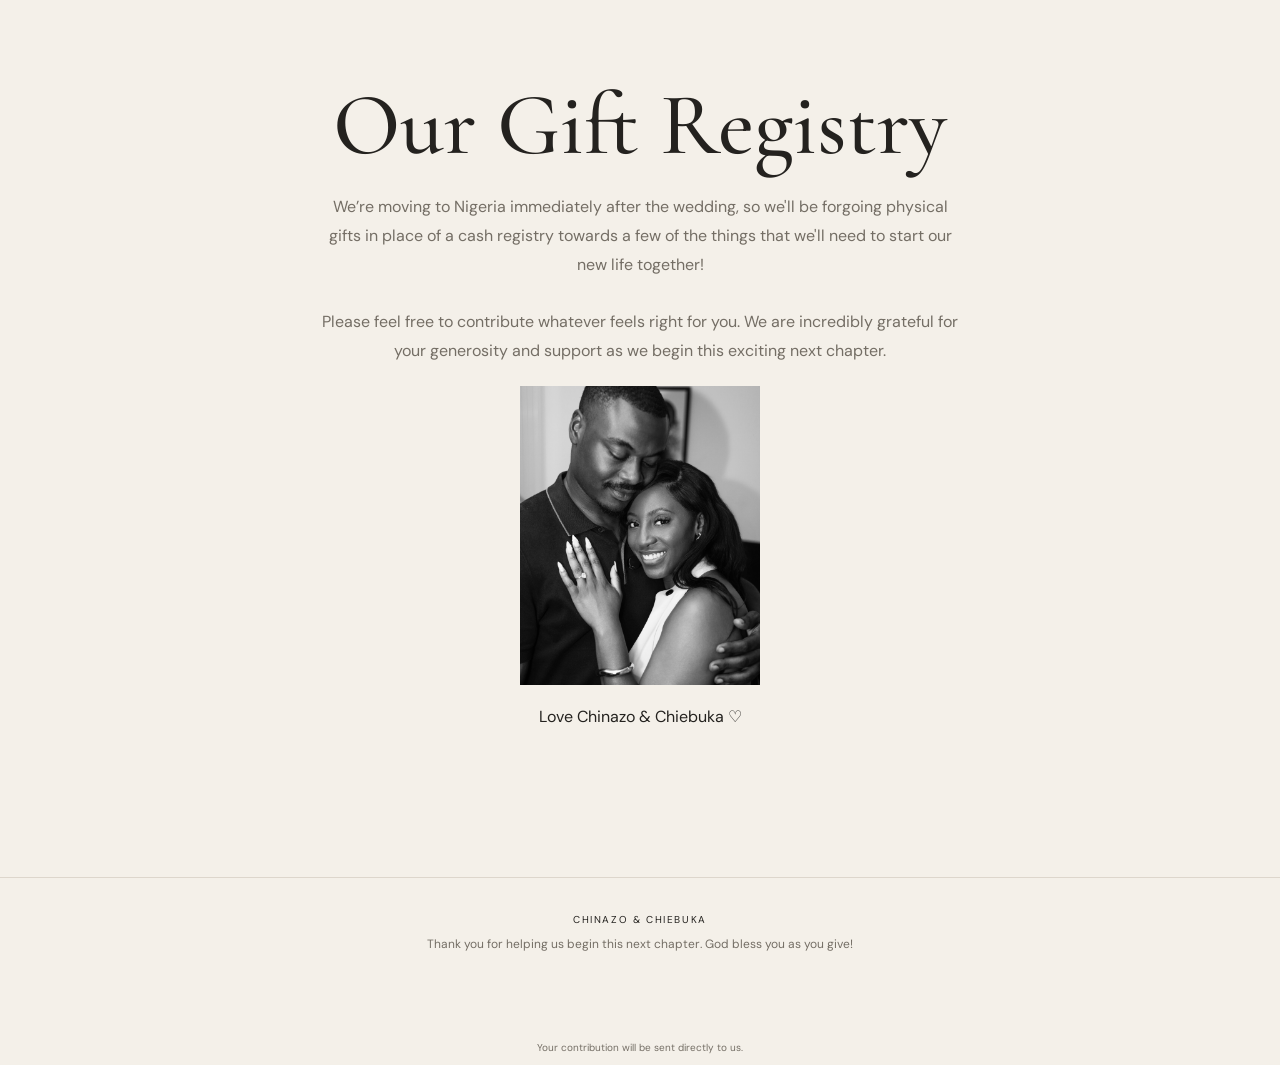
==== index.html @ 1b03846d "only pay by card remaining" ====
<!doctype html>
<html lang="en">
<script src="https://www.paypal.com/sdk/js?client-id=BAApCG5aUosLPvrOluP8S60WclKMbt3nXRqc5WOx3HyrOm88it3y6K4o2Co__RzFSHx15pcgM3TUfOJBws&components=hosted-buttons&disable-funding=venmo&currency=GBP"></script>
<head>
  <meta charset="utf-8">
  <meta name="viewport" content="width=device-width, initial-scale=1">
  <meta name="theme-color" content="#f4f0e9">
  <title>Chinazo & Chiebuka | Gift Registry</title>
  <link rel="preconnect" href="https://fonts.googleapis.com">
  <link rel="preconnect" href="https://fonts.gstatic.com" crossorigin>
  <link href="https://fonts.googleapis.com/css2?family=Cormorant+Garamond:wght@400;500;600&family=DM+Sans:wght@400;500;600&display=swap" rel="stylesheet">
  <link rel="stylesheet" href="style.css">
</head>
<body>
  <header class="hero">
    <h1>Our Gift Registry</h1>
    <p class="intro">
      We’re moving to Nigeria immediately after the wedding, so we'll be forgoing physical gifts in place of a cash registry towards a few of the things that we'll need to start our new life together!
<br>
<br>
Please feel free to contribute whatever feels right for you. We are  incredibly grateful for your generosity and support as we begin this exciting next chapter.
</header>

<main>
  <div class="registry-photo">
  <img src="images/us.jpg" alt="Us">
  <br>
  <span>Love Chinazo & Chiebuka ♡</span>
</div>

  <section class="registry-grid" id="registry"></section>

</main>


  <footer>
    <div>CHINAZO & CHIEBUKA</div>
    <p>Thank you for helping us begin this next chapter. God bless you as you give!</p>
  </footer>

  <div class="modal-backdrop" id="modalBackdrop" aria-hidden="true">
    <section class="modal" role="dialog" aria-modal="true" aria-labelledby="modalTitle">
      <button class="close" id="closeModal" aria-label="Close">×</button>
      <div class="modal-icon" id="modalIcon"></div>
      <h2 id="modalTitle"></h2>

      <div class="goal-row">
        <span style="font-size: 17px;">Total goal</span><strong id="modalGoal" style="font-size: 17px;"></strong>
      </div>

      <label for="amount">How much would you like to contribute?</label>
      <div class="amount-wrap">
        <span>£</span>
        <input id="amount" inputmode="decimal" type="number" min="1" step="1" placeholder="100">
      </div>

      <div class="quick-amounts">
        <button data-amount="100">£100</button>
        <button data-amount="250">£250</button>
        <button data-amount="500">£500</button>
        <button data-amount="1000">£1000</button>
      </div>
      <span style="font-size: 14px;">Feel free to input a custom amount</span>
<br>
<br>

      <div class="payment-options">
        <button class="payment bank" id="bankBtn">
          <span>Pay by bank transfer</span><small>View bank details</small>
        </button>

        <div class="bank-details" id="bankDetails">
        <h3>Bank Transfer Details</h3>
        <dl>
          <div><dt>Account name</dt><dd data-bank="name">CHINAZO ONWUTA</dd></div>
          <div><dt>Sort code</dt><dd data-bank="sort">09-01-27</dd></div>
          <div><dt>Account number</dt><dd data-bank="account">84465564</dd></div>
          <div><dt>Reference</dt><dd id="bankReference">GIFT</dd></div>
          <div><dt>Amount</dt><dd id="bankAmount">£100</dd></div>
        </dl>
        <button class="copy-btn" id="copyBank">Copy bank details</button>
      </div>

      <button class= "payment link" id="paylinkBtn">
        <span>Pay with payment link</span><small>Secure payment via payment links</small>
        </button>
        
       <div class="bank-details" id="paymentLink">
        <h3 style="font-size: 24px;">Payment Links</h3>
        <div class="payment-amount">
  <small>Send your chosen amount of <strong id="paymentAmount">£100</strong> via secure payment links</small>
</div>
        <a class="payment-link-btn" href="https://paypal.me/chinazox" target="_blank" rel="noopener">
    <small>Pay via Paypal</small>
  </a>

  <a class="payment-link-btn" href="https://pay.lloydsbank.co.uk/pay/?a=C0nwu-8QG9SV" target="_blank" rel="noopener">
    <small>Pay via Lloyds Bank</small>
  </a>
</div>


<button class="payment" id="cardBtn">
  <span>Pay by card</span><small>Card processing fees may apply*</small>
</div>

<div class="bank-details" id="cardPayment">
  <h3>Pay by card</h3>

  <div class="payment-amount">
    <strong id="cardAmount">£100</strong>
  </div>

  <div id="paypal-container-J99ZJFK67ZYRQ"></div>
</div>
        
      </div>

      <p class="small-note">
        Your contribution will be sent directly to us.
      </p>
    </section>
  </div>

  <script src="script.js"></script>
</body>
</html>
---- style.css ----
* { box-sizing: border-box; }
:root {
  --paper: #f4f0e9;
  --card: #fffdfa;
  --ink: #24221f;
  --muted: #746e65;
  --line: #ddd6cc;
  --accent: #9b8c72;
}
html { scroll-behavior: smooth; }
body {
  margin: 0;
  background: var(--paper);
  color: var(--ink);
  font-family: "DM Sans", sans-serif;
}
.hero {
  max-width: 850px;
  margin: 0 auto;
  padding: 86px 24px 20px;
  text-align: center;
}
.eyebrow {
  letter-spacing: .24em;
  font-size: 11px;
  font-weight: 600;
  margin-bottom: 24px;
}
h1, h2, h3 {
  font-family: "Cormorant Garamond", serif;
  font-weight: 500;
}
h1 {
  font-size: clamp(52px, 8vw, 88px);
  line-height: .9;
  margin: 0 0 28px;
}
.intro {
  max-width: 650px;
  margin: auto;
  font-size: 16px;
  line-height: 1.8;
  color: var(--muted);
}
.subintro {
  margin-top: 14px;
  color: var(--ink);
  font-size: 13px;
}
main { max-width: 1180px; margin: 0 auto; padding: 0 24px 90px; }
.registry-grid {
  display: grid;
  grid-template-columns: repeat(3, minmax(0, 1fr));
  gap: 18px;
}
.card {
  background: var(--card);
  border: 1px solid rgba(36,34,31,.06);
  padding: 14px;
  cursor: pointer;
  transition: transform .2s ease, box-shadow .2s ease;
}
.card:hover { transform: translateY(-4px); box-shadow: 0 18px 40px rgba(36,34,31,.09); }
.card-image {
  aspect-ratio: 1 / 1;
  overflow: hidden;
  background: #f1ede6;
}

.card-image img {
  width: 100%;
  height: 100%;
  object-fit: contain;
  display: block;
}
.card:nth-child(3n+2) .card-image { background: linear-gradient(135deg, #e4ddd4, #cfc7bc); }
.card:nth-child(3n) .card-image { background: linear-gradient(135deg, #ddd6cc, #eee8df); }
.card-body { padding: 20px 7px 10px; }
.card-kicker {
  color: var(--muted);
  text-transform: uppercase;
  letter-spacing: .14em;
  font-size: 9px;
  font-weight: 600;
}
.card h3 {
  margin: 8px 0 16px;
  font-size: 29px;
  font-weight: 600;
  line-height: 1;
}
.card:nth-child(2) h3 {
  font-size: 26px;
}
.goal {
  display: flex;
  justify-content: space-between;
  align-items: baseline;
  gap: 10px;
  color: var(--muted);
  font-size: 15px;
}
.goal strong { color: var(--ink); font-size: 17px; font-weight: 600; }
.contribute-link {
  margin-top: 18px;
  padding-top: 13px;
  border-top: 1px solid var(--line);
  display: flex;
  justify-content: space-between;
  align-items: center;
  color: var(--ink);
  font-size: 15px;
  font-weight: 600;
}
.contribute-link span:last-child { font-size: 17px; }
footer {
  text-align:center;
  padding: 35px 20px 70px;
  border-top: 1px solid var(--line);
  font-size: 10px;
  letter-spacing:.16em;
}
footer p { letter-spacing:0; color:var(--muted); font-size:12px; margin:10px 0 0; }

.modal-backdrop {
  position: fixed; inset: 0; background: rgba(25,23,20,.55);
  display:none; align-items:center; justify-content:center; padding:18px;
  z-index:10; backdrop-filter: blur(5px);
}
.modal-backdrop.open { display:flex; }
.modal {
  width:min(520px, 100%); max-height:92vh; overflow:auto;
  background:var(--card); padding:38px; position:relative;
  box-shadow:0 30px 80px rgba(0,0,0,.2);
}
.close { position:absolute; right:18px; top:12px; border:0; background:none; font-size:30px; cursor:pointer; color:var(--muted); }
.modal-icon { font-size:36px; margin-bottom:8px; }
.modal-kicker { font-size:9px; letter-spacing:.2em; font-weight:600; color:var(--muted); }
.modal h2 { font-size:46px; line-height:.95; margin:8px 0 12px; }
.goal-row { display:flex; justify-content:space-between; padding:14px 0; border-top:1px solid var(--line); border-bottom:1px solid var(--line); margin:20px 0; font-size:12px; color:var(--muted); }
.goal-row strong { color:var(--ink); }
label { font-size:12px; font-weight:600; display:block; margin-bottom:8px; }
.amount-wrap { display:flex; align-items:center; border:1px solid #bdb5aa; padding:0 14px; height:54px; }
.amount-wrap span { font-family:"Cormorant Garamond",serif; font-size:28px; }
.amount-wrap input { border:0; outline:0; background:transparent; width:100%; font-size:24px; padding-left:8px; font-family:"DM Sans",sans-serif; }
.quick-amounts { display:grid; grid-template-columns:repeat(4,1fr); gap:7px; margin:8px 0 20px; }
.quick-amounts button { border:1px solid var(--line); background:white; padding:9px; cursor:pointer; }
.payment-options { display:grid; gap:9px; }
.payment { border:0; text-align:left; padding:16px 18px; cursor:pointer; background:#e9e3da; color:var(--ink); }
.payment.bank:has(+ .bank-details.open) {
  background: #24221f;
  color: white;
}
.payment.link:has(+ .bank-details.open) {
  background: #24221f;
  color: white;
}
.quick-amounts button.selected {
  background: #24221f;
  color: white;
}
#amount::placeholder {
  color: #c9c8c8;
}
.payment span, .payment small { display:block; }
.payment span { font-weight:600; }
.payment small { margin-top:4px; opacity:.7; font-size:11px; }
.payment.bank { background:#e9e3da; color:var(--ink); }
.payment.card { background:#d8d1c6; color:var(--ink); }
.bank-details { display:none; margin-top:14px; padding:18px; background:#f0ebe4; }
.bank-details.open { display:block; }
.bank-details h3 { margin:0 0 10px; font-size:26px; }
.bank-details p { font-size:11px; color:var(--muted); }
dl { margin:14px 0; }
dl div { display:flex; justify-content:space-between; gap:20px; padding:8px 0; border-bottom:1px solid #ddd5ca; font-size:11px; }
dt { color:var(--muted); } dd { margin:0; font-weight:600; text-align:right; }
.copy-btn { width:100%; padding:11px; border:1px solid var(--ink); background:transparent; cursor:pointer; }
.small-note { color:var(--muted); font-size:10px; line-height:1.5; margin-top:18px; text-align:center; }
.registry-photo {
  max-width: 240px;
  margin: 0 auto 60px;
}
.payment-link-btn {
  display: block;
  width: 100%;
  padding: 13px 16px;
  margin-top: 10px;
  border: 1px solid var(--ink);
  background: transparent;
  color: var(--ink);
  text-align: center;
  text-decoration: none;
  font-weight: 600;
  cursor: pointer;
  transition: 0.2s ease;
}

.payment-link-btn:hover {
  background: var(--ink);
  color: white;
}

#cardPayment {
  display: none;
}

#cardPayment.open {
  display: block;
}

.registry-photo img {
  width: 100%;
  display: block;
}
.registry-photo span {
  display: block;
  width: max-content;
  margin: 0 auto;
  white-space: nowrap;
}
@media (max-width: 850px) {
  .registry-grid { grid-template-columns:repeat(2, minmax(0,1fr)); }
}
@media (max-width: 560px) {
  .hero { padding-top:58px; }
  h1 { font-size:49px; }
  .registry-grid { grid-template-columns:1fr; }
  .card-image { aspect-ratio:1.35/1; }
  .modal { padding:28px 22px; }
  .modal h2 { font-size:34px; }

.thank-you-page {
  max-width: 900px;
  margin: 0 auto;
  padding: 60px 24px;
  text-align: center;
}

.thank-you-page h1 {
  font-family: "Cormorant Garamond", serif;
  font-size: 52px;
  font-weight: 500;
  margin-bottom: 30px;
}

.thank-you-page img {
  display: block;
  width: 100%;
  max-width: 750px;
  margin: 0 auto 35px;
}

.thank-you-page p {
  max-width: 600px;
  margin: 0 auto 30px;
  font-size: 17px;
  line-height: 1.6;
}

.thank-you-button {
  display: inline-block;
  padding: 13px 28px;
  background: var(--ink);
  color: white;
  text-decoration: none;
  font-weight: 600;
}
.thank-you-page img {
  width: 350px;
  max-width: 90%;
  height: auto;
}
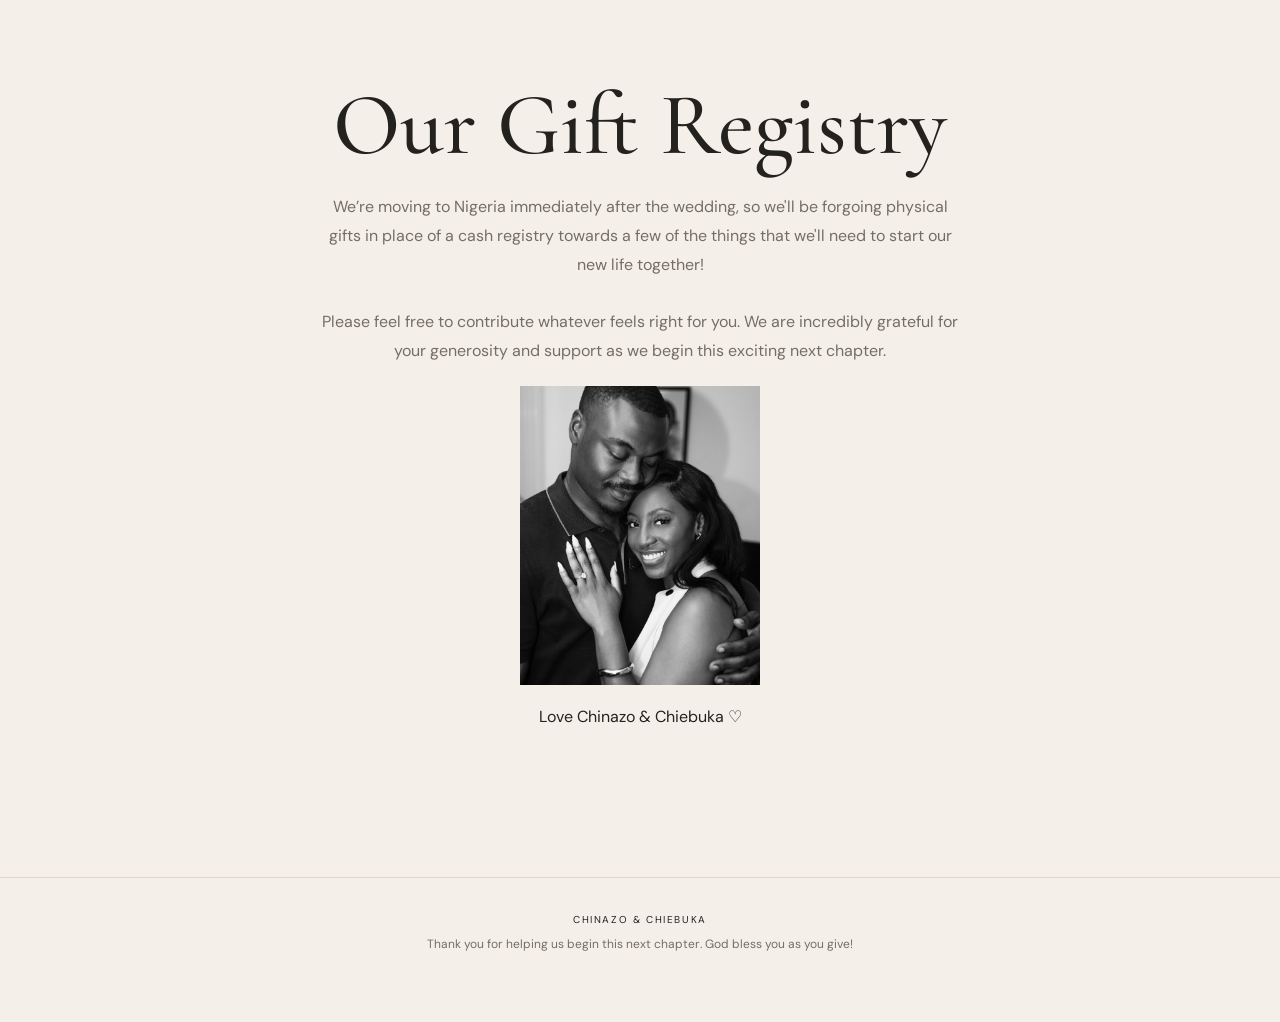
==== commit efa2c561: "Completed" ====
--- a/index.html
+++ b/index.html
@@ -1,7 +1,8 @@
 <!doctype html>
 <html lang="en">
-<script src="https://www.paypal.com/sdk/js?client-id=BAApCG5aUosLPvrOluP8S60WclKMbt3nXRqc5WOx3HyrOm88it3y6K4o2Co__RzFSHx15pcgM3TUfOJBws&components=hosted-buttons&disable-funding=venmo&currency=GBP"></script>
-<head>
+<script 
+src="https://www.paypal.com/sdk/js?client-id=BAApCG5aUosLPvrOluP8S60WclKMbt3nXRqc5WOx3HyrOm88it3y6K4o2Co__RzFSHx15pcgM3TUfOJBws&components=hosted-buttons&disable-funding=venmo&currency=GBP">
+</script>
   <meta charset="utf-8">
   <meta name="viewport" content="width=device-width, initial-scale=1">
   <meta name="theme-color" content="#f4f0e9">
@@ -108,10 +109,10 @@
   <h3>Pay by card</h3>
 
   <div class="payment-amount">
-    <strong id="cardAmount">£100</strong>
-  </div>
+    <small style="font-size: 14px;">Please enter your chosen amount of <strong id="cardAmount">£100</strong> in the box below:</small>
 
   <div id="paypal-container-J99ZJFK67ZYRQ"></div>
+  
 </div>
         
       </div>
--- a/style.css
+++ b/style.css
@@ -218,6 +218,49 @@
   margin: 0 auto;
   white-space: nowrap;
 }
+
+.thank-you-page {
+  max-width: 900px;
+  margin: 0 auto;
+  padding: 60px 24px;
+  text-align: center;
+}
+
+.thank-you-page h1 {
+  font-family: "Cormorant Garamond", serif;
+  font-size: 52px;
+  font-weight: 500;
+  margin-bottom: 30px;
+}
+
+.thank-you-page img {
+  display: block;
+  width: 100%;
+  max-width: 750px;
+  margin: 0 auto 35px;
+}
+
+.thank-you-page p {
+  max-width: 600px;
+  margin: 0 auto 30px;
+  font-size: 17px;
+  line-height: 1.6;
+}
+
+.thank-you-button {
+  display: inline-block;
+  padding: 13px 28px;
+  background: var(--ink);
+  color: white;
+  text-decoration: none;
+  font-weight: 600;
+}
+.thank-you-page img {
+  width: 350px;
+  max-width: 90%;
+  height: auto;
+}
+
 @media (max-width: 850px) {
   .registry-grid { grid-template-columns:repeat(2, minmax(0,1fr)); }
 }
@@ -228,45 +271,4 @@
   .card-image { aspect-ratio:1.35/1; }
   .modal { padding:28px 22px; }
   .modal h2 { font-size:34px; }
-
-.thank-you-page {
-  max-width: 900px;
-  margin: 0 auto;
-  padding: 60px 24px;
-  text-align: center;
-}
-
-.thank-you-page h1 {
-  font-family: "Cormorant Garamond", serif;
-  font-size: 52px;
-  font-weight: 500;
-  margin-bottom: 30px;
-}
-
-.thank-you-page img {
-  display: block;
-  width: 100%;
-  max-width: 750px;
-  margin: 0 auto 35px;
-}
-
-.thank-you-page p {
-  max-width: 600px;
-  margin: 0 auto 30px;
-  font-size: 17px;
-  line-height: 1.6;
-}
-
-.thank-you-button {
-  display: inline-block;
-  padding: 13px 28px;
-  background: var(--ink);
-  color: white;
-  text-decoration: none;
-  font-weight: 600;
-}
-.thank-you-page img {
-  width: 350px;
-  max-width: 90%;
-  height: auto;
 }
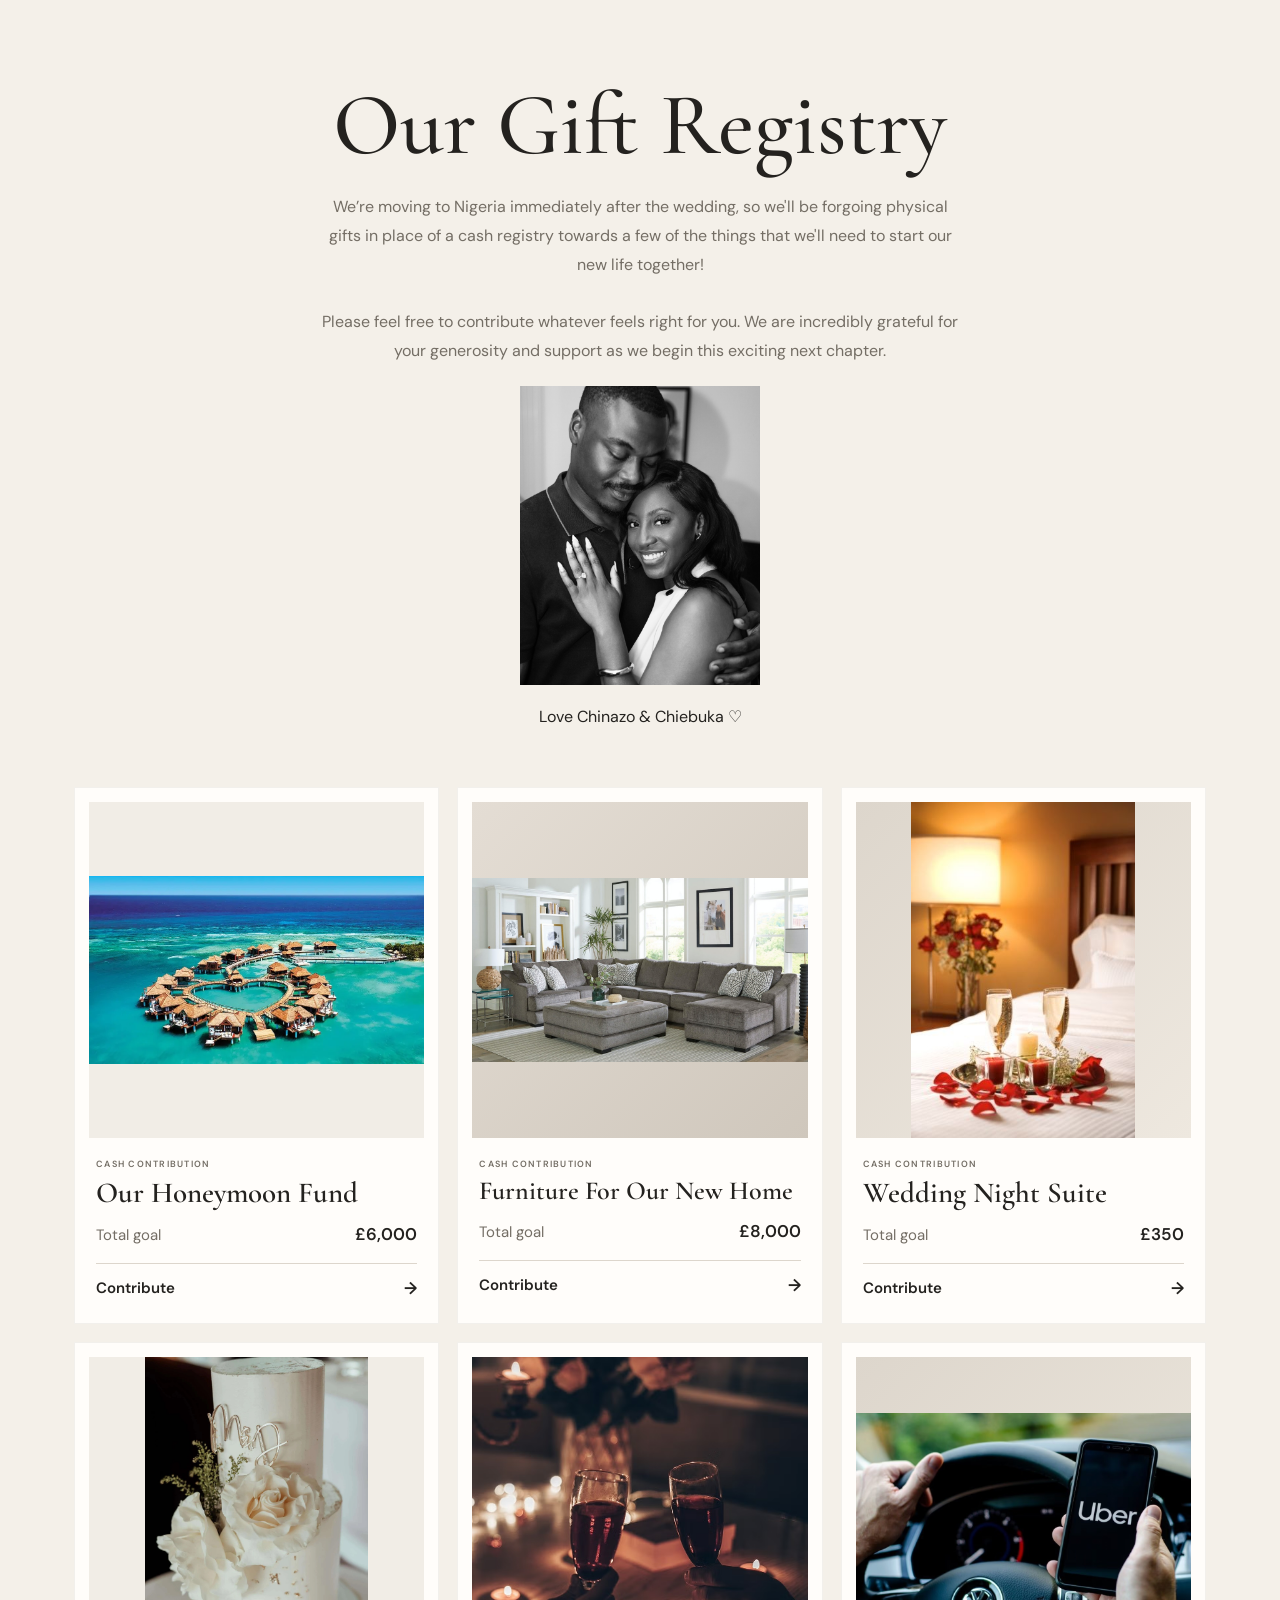
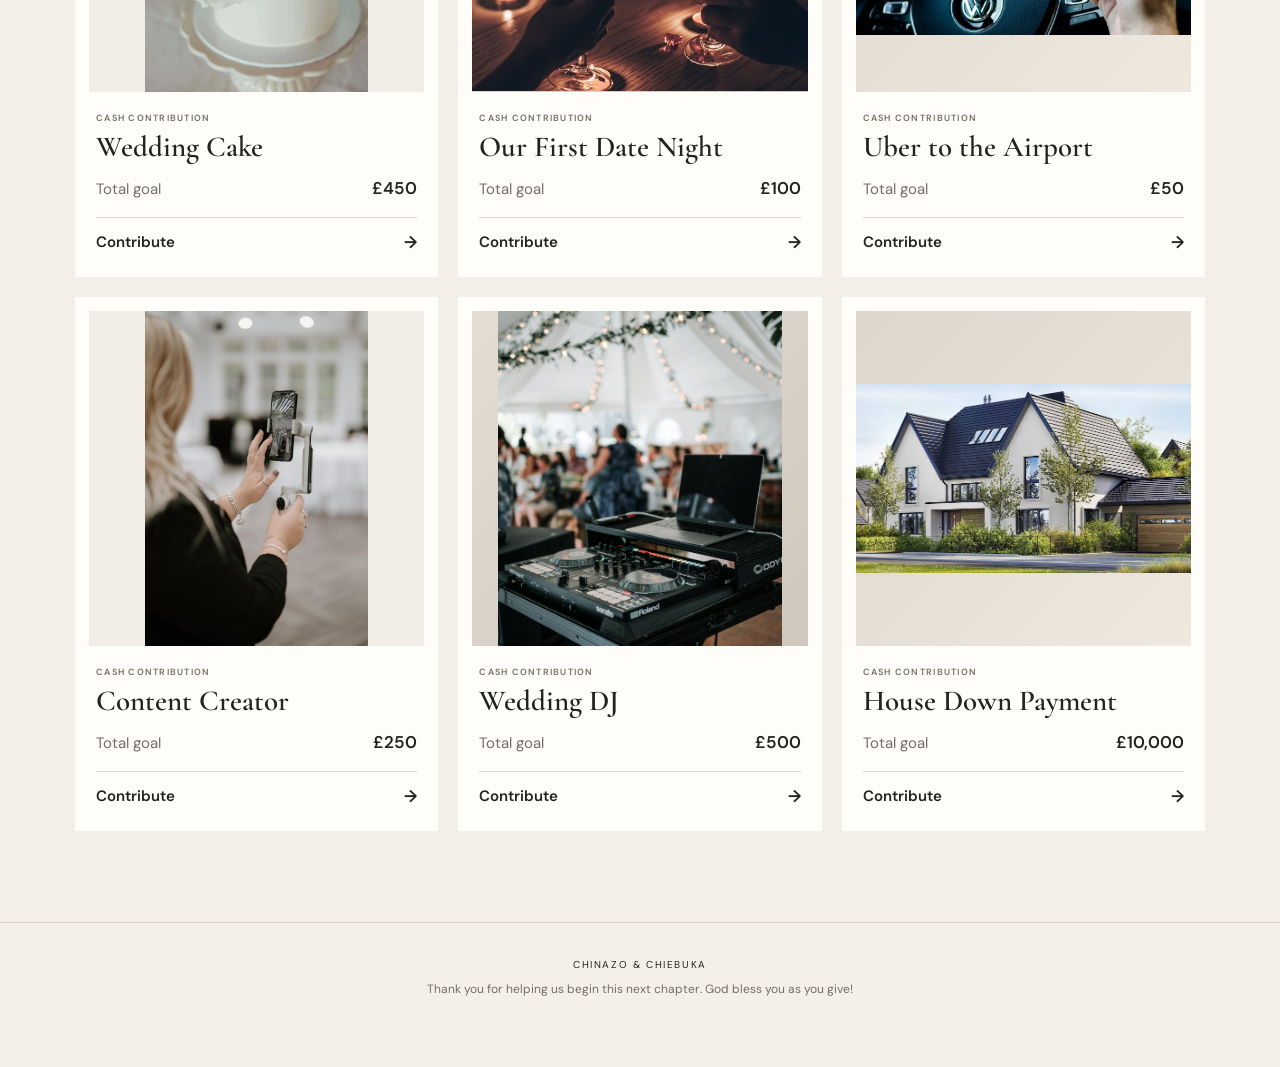
==== commit be03a586: "Paypal feature removed entirely" ====
--- a/index.html
+++ b/index.html
@@ -71,38 +71,53 @@
         </button>
 
         <div class="bank-details" id="bankDetails">
-        <h3>Bank Transfer Details</h3>
-        <dl>
-          <div><dt>Account name</dt><dd data-bank="name">CHINAZO ONWUTA</dd></div>
-          <div><dt>Sort code</dt><dd data-bank="sort">09-01-27</dd></div>
-          <div><dt>Account number</dt><dd data-bank="account">84465564</dd></div>
+        <h3>Bank Transfer Details</h3><br>
+       
+        <div class="bank-switch">
+          <button type="button" id="ukBankBtn" class="active" style="display:inline-block;" onclick="document.getElementById('bankDetails').querySelector('dl').style.display='block'; document.getElementById('nigeriaBankDetails').style.display='none';">UK</button>
+          <button type="button" id="nigeriaBankBtn" onclick="document.getElementById('bankDetails').querySelector('dl').style.display='none'; document.getElementById('nigeriaBankDetails').style.display='block';">Nigeria</button>
+        </div>
+        
+        <dl><small>UK Bank Transfers</small>
+          <div><dt>Account Name</dt><dd data-bank="name">CHINAZO ONWUTA</dd></div>
+          <div><dt>Bank Name</dt><dd>Revolut</dd></div>
+          <div><dt>Sort Code</dt><dd data-bank="sort">04-00-75</dd></div>
+          <div><dt>Account Number</dt><dd data-bank="account">20810458</dd></div>
           <div><dt>Reference</dt><dd id="bankReference">GIFT</dd></div>
           <div><dt>Amount</dt><dd id="bankAmount">£100</dd></div>
+        <button class="copy-btn" id="copyBank">Copy bank details</button>
         </dl>
-        <button class="copy-btn" id="copyBank">Copy bank details</button>
+        
+      <div id="nigeriaBankDetails" style="display:none;">
+      <dl><small>Nigerian Bank Transfers</small>
+        <div><dt>Account Name</dt><dd>CHIEBUKA ITANYI</dd></div>
+        <div><dt>Bank Name</dt><dd>Zenith</dd></div>
+        <div><dt>Account Type</dt><dd>Savings</dd></div>
+        <div><dt>Account Number</dt><dd>2174967910</dd></div>
+        <div><dt>Reference</dt><dd id="nigeriaBankReference">YOUR NAME + [CODE]</dd></div>
+        <div><dt>Amount</dt><dd id="nigeriaBankAmount">£100</dd></div>
+        <button class="copy-btn" id="copyNigeriaBank">Copy bank details</button>
+      </dl>
+    </div>
+
       </div>
 
       <button class= "payment link" id="paylinkBtn">
-        <span>Pay with payment link</span><small>Secure payment via payment links</small>
+        <span>Pay by card</span><small>Credit cards, debit cards and Apple Pay</small>
         </button>
         
        <div class="bank-details" id="paymentLink">
-        <h3 style="font-size: 24px;">Payment Links</h3>
+        <h3 style="font-size: 24px;">Secure Card Payments</h3>
         <div class="payment-amount">
-  <small>Send your chosen amount of <strong id="paymentAmount">£100</strong> via secure payment links</small>
-</div>
-        <a class="payment-link-btn" href="https://paypal.me/chinazox" target="_blank" rel="noopener">
-    <small>Pay via Paypal</small>
-  </a>
-
-  <a class="payment-link-btn" href="https://pay.lloydsbank.co.uk/pay/?a=C0nwu-8QG9SV" target="_blank" rel="noopener">
-    <small>Pay via Lloyds Bank</small>
-  </a>
+  <small>Send your chosen amount of <strong id="paymentAmount">£100</strong> via secure payment link</small>
 </div>
 
-
-<button class="payment" id="cardBtn">
-  <span>Pay by card</span><small>Card processing fees may apply*</small>
+  <a class="payment-link-btn" href="https://revolut.me/chinazox" target="_blank" rel="noopener">
+    <small>Pay By Card</small>
+  </a>
+  
+  <span style="font-size: 10px;">Powered by Revolut Bank</span>
+</div>
 </div>
 
 <div class="bank-details" id="cardPayment">
--- a/style.css
+++ b/style.css
@@ -208,6 +208,43 @@
   display: block;
 }
 
+.bank-details {
+  position: relative;
+}
+
+.bank-switch button {
+  padding: 6px 14px;
+  width: 58px;
+  border: 1px solid #cfc7bd;
+  background: transparent;
+  color: #24221f;
+  font-family: inherit;
+  font-size: 10px;
+  font-weight: 500;
+  letter-spacing: 0.02em;
+  cursor: pointer;
+  transition: all 0.2s ease;
+}
+
+.bank-switch button:first-child {
+  border-radius: 16px 0 0 16px;
+}
+
+.bank-switch button:last-child {
+  border-radius: 0 16px 16px 0;
+}
+
+.bank-switch {
+  position: absolute;
+  top: 65px;
+  right: 10px;
+}
+
+.bank-switch button.active {
+  background: #24221f;
+  color: white;
+}
+
 .registry-photo img {
   width: 100%;
   display: block;
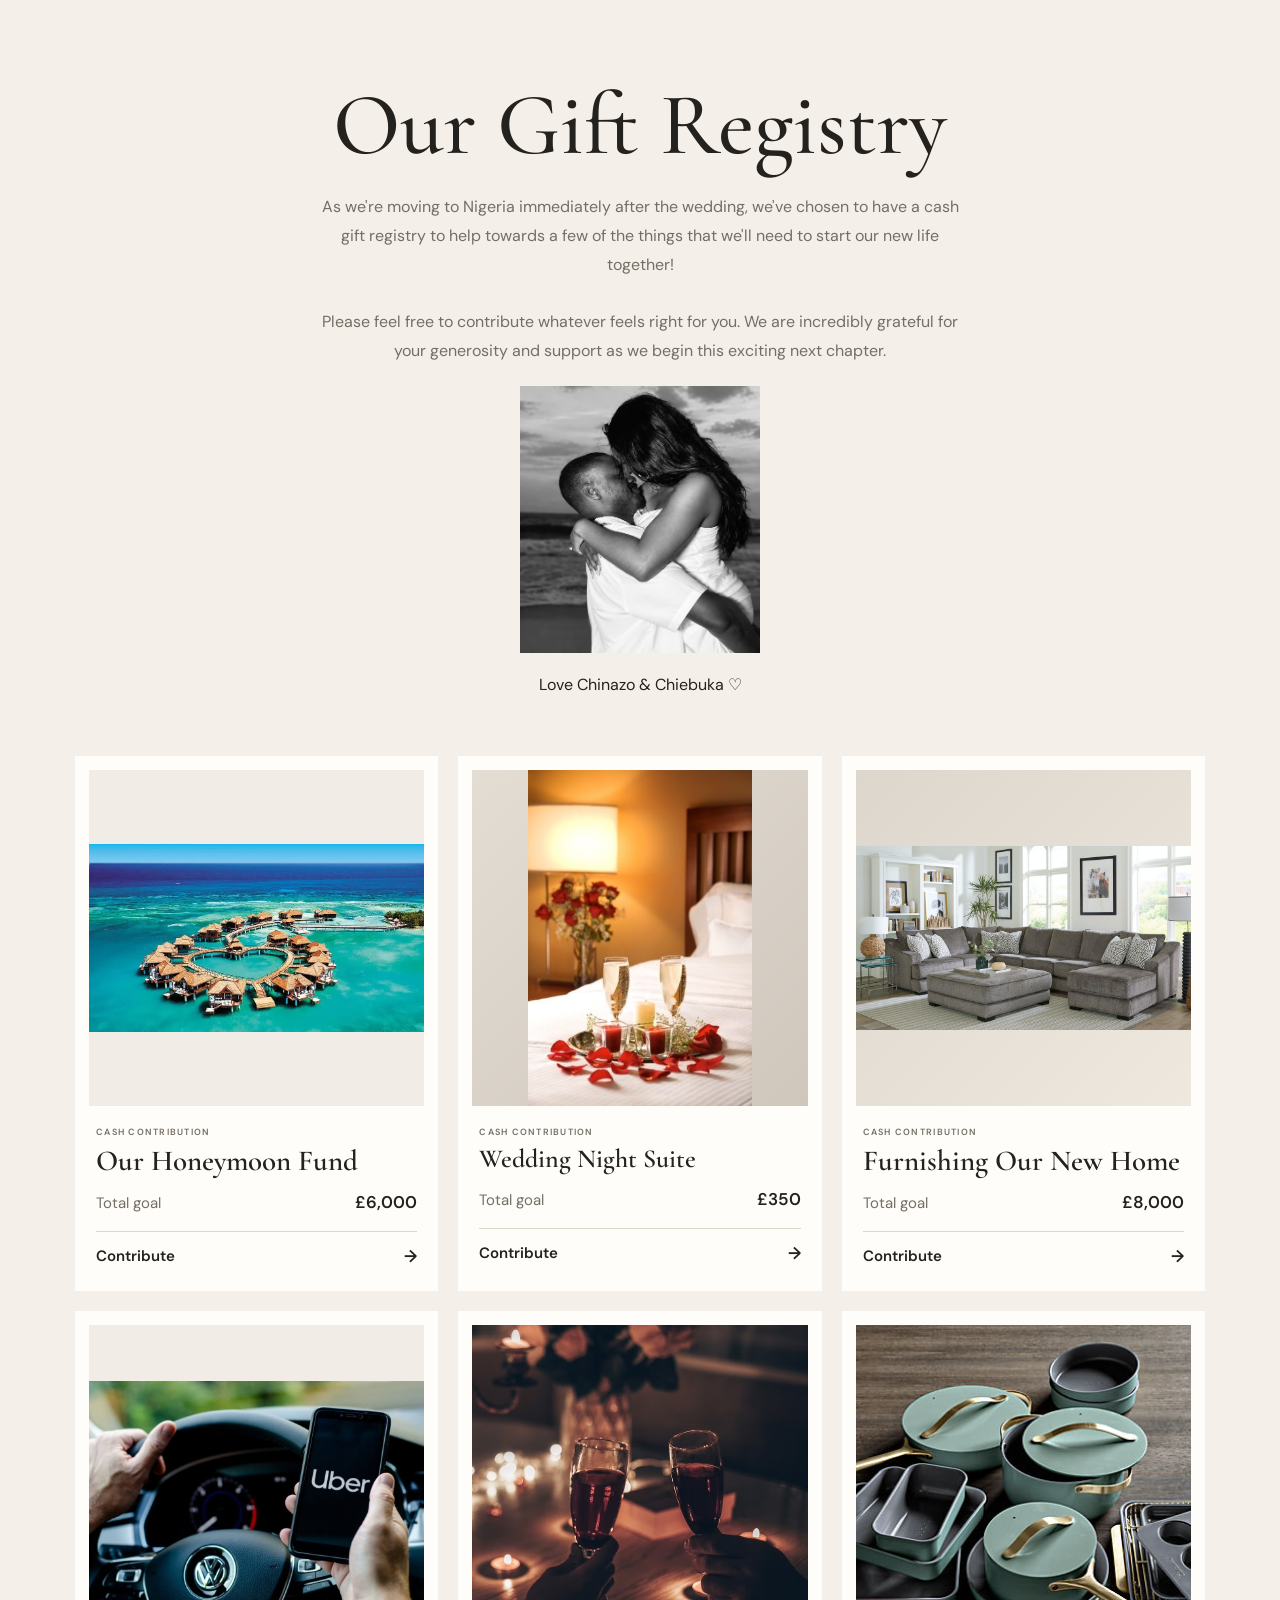
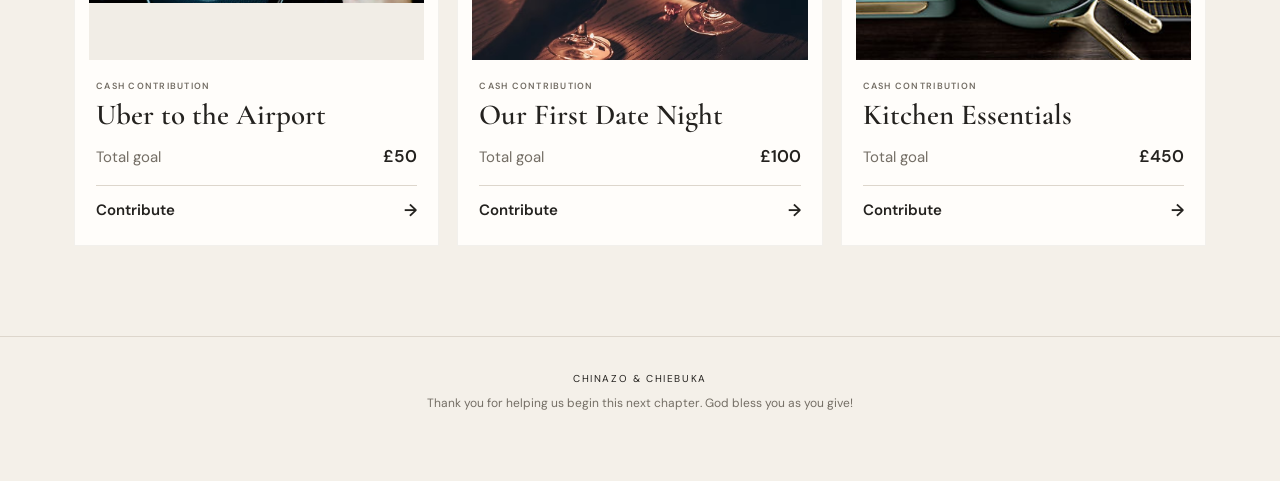
==== commit 231d78e1: "Update index.html" ====
--- a/index.html
+++ b/index.html
@@ -16,7 +16,7 @@
   <header class="hero">
     <h1>Our Gift Registry</h1>
     <p class="intro">
-      We’re moving to Nigeria immediately after the wedding, so we'll be forgoing physical gifts in place of a cash registry towards a few of the things that we'll need to start our new life together!
+      As we're moving to Nigeria immediately after the wedding, we've chosen to have a cash gift registry to help towards a few of the things that we'll need to start our new life together!
 <br>
 <br>
 Please feel free to contribute whatever feels right for you. We are  incredibly grateful for your generosity and support as we begin this exciting next chapter.
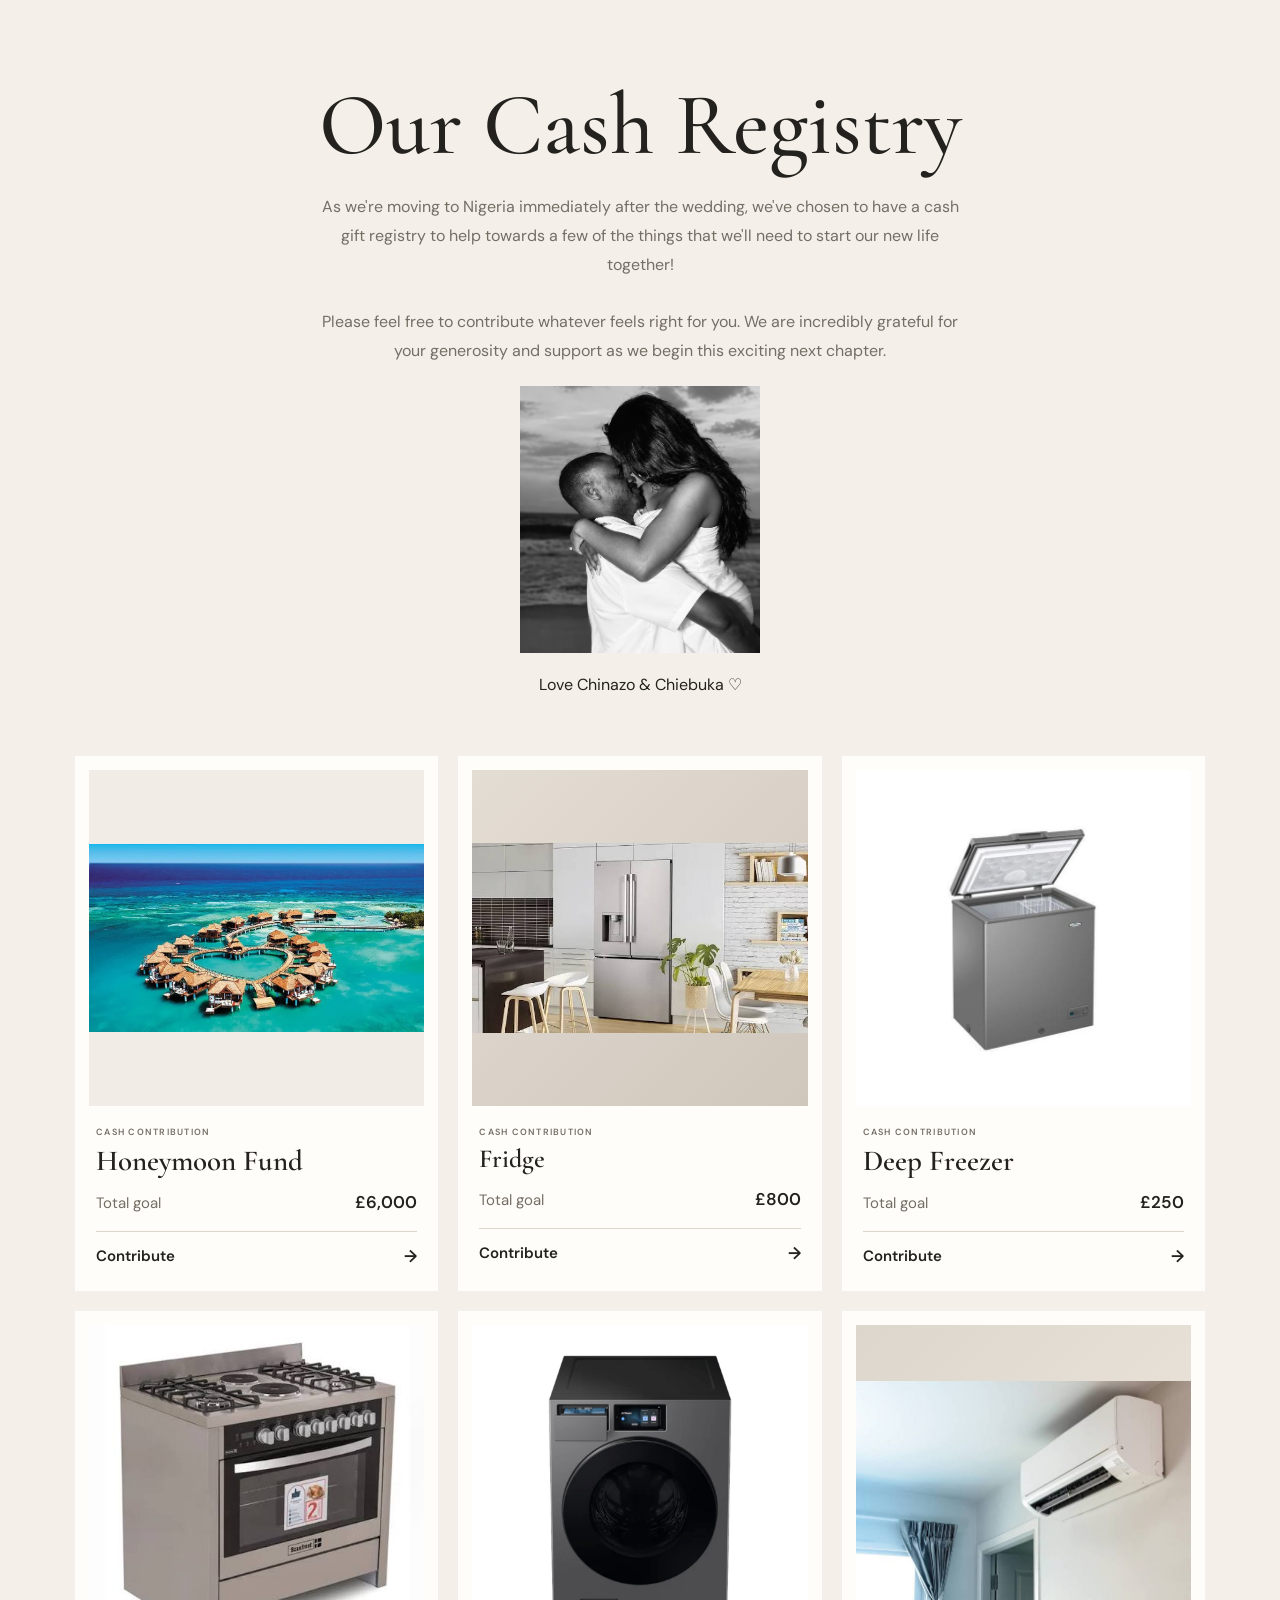
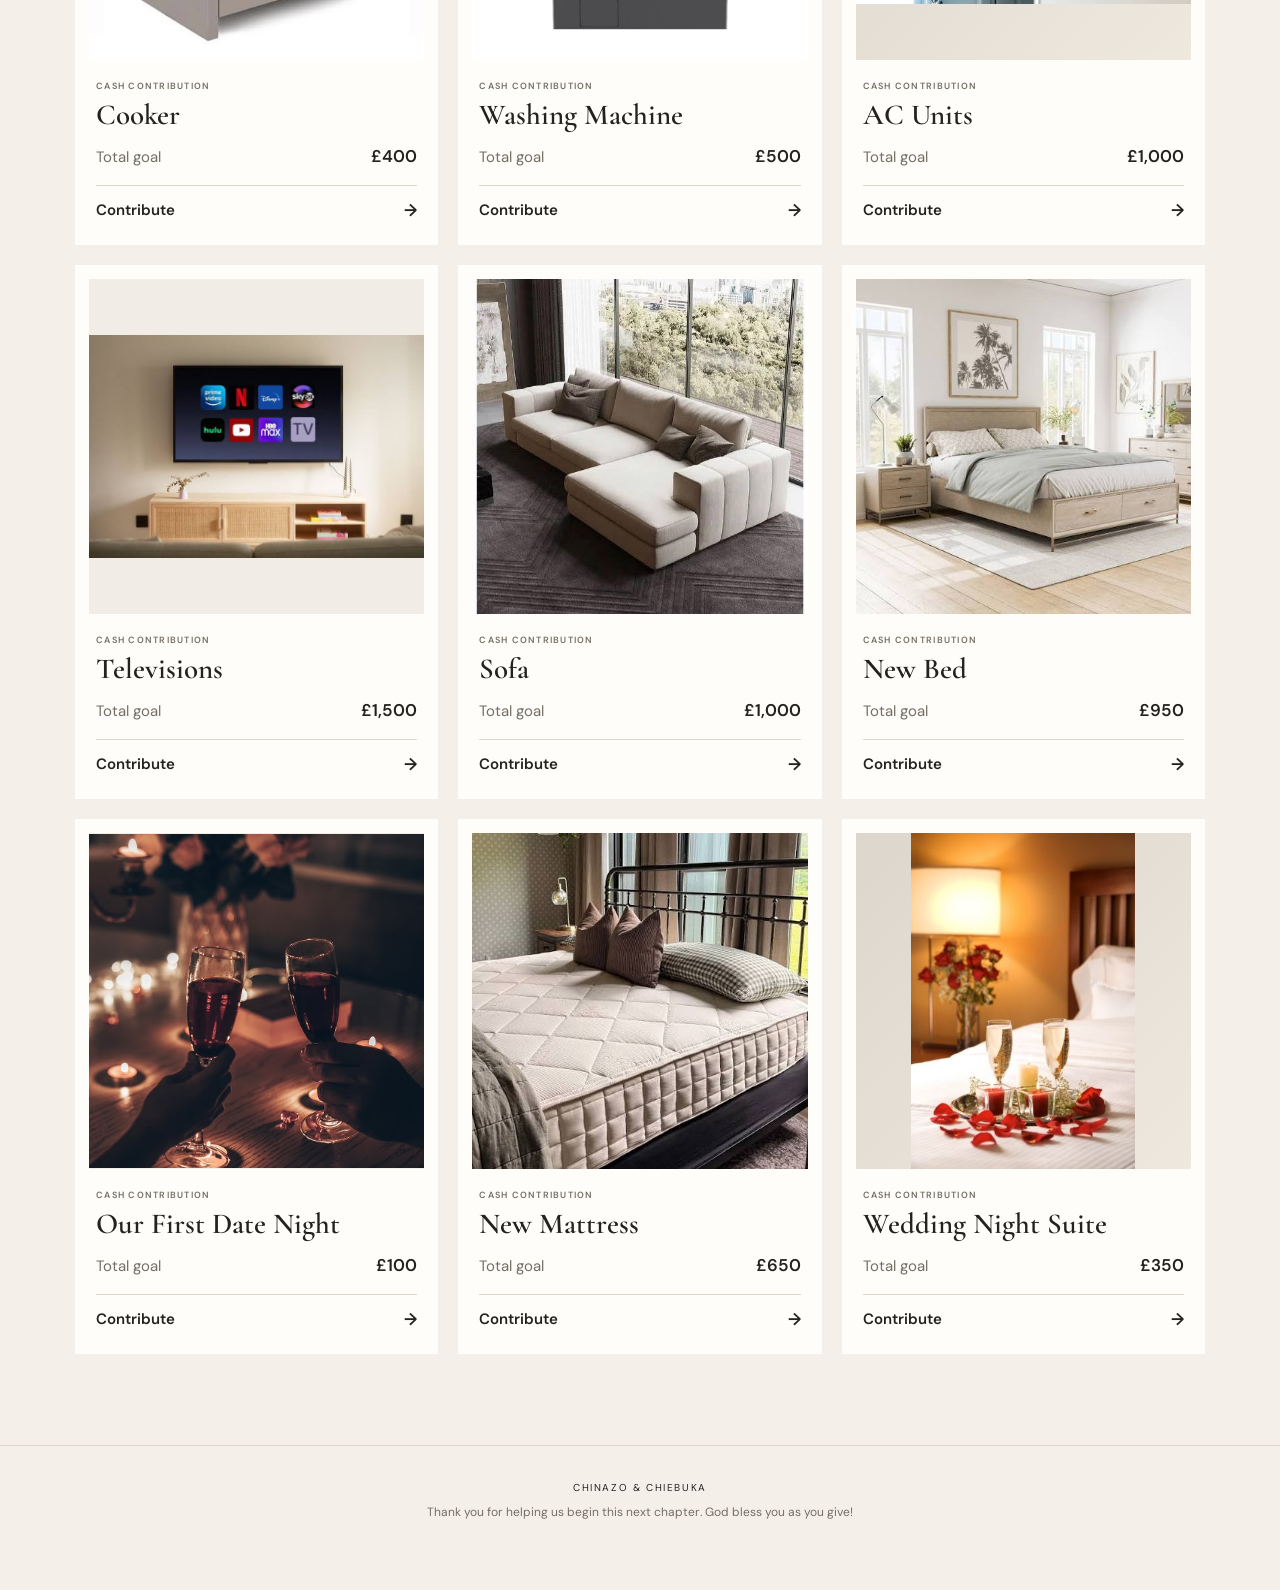
==== commit e90ab770: "Updated with furniture" ====
--- a/index.html
+++ b/index.html
@@ -14,7 +14,7 @@
 </head>
 <body>
   <header class="hero">
-    <h1>Our Gift Registry</h1>
+    <h1>Our Cash Registry</h1>
     <p class="intro">
       As we're moving to Nigeria immediately after the wedding, we've chosen to have a cash gift registry to help towards a few of the things that we'll need to start our new life together!
 <br>
